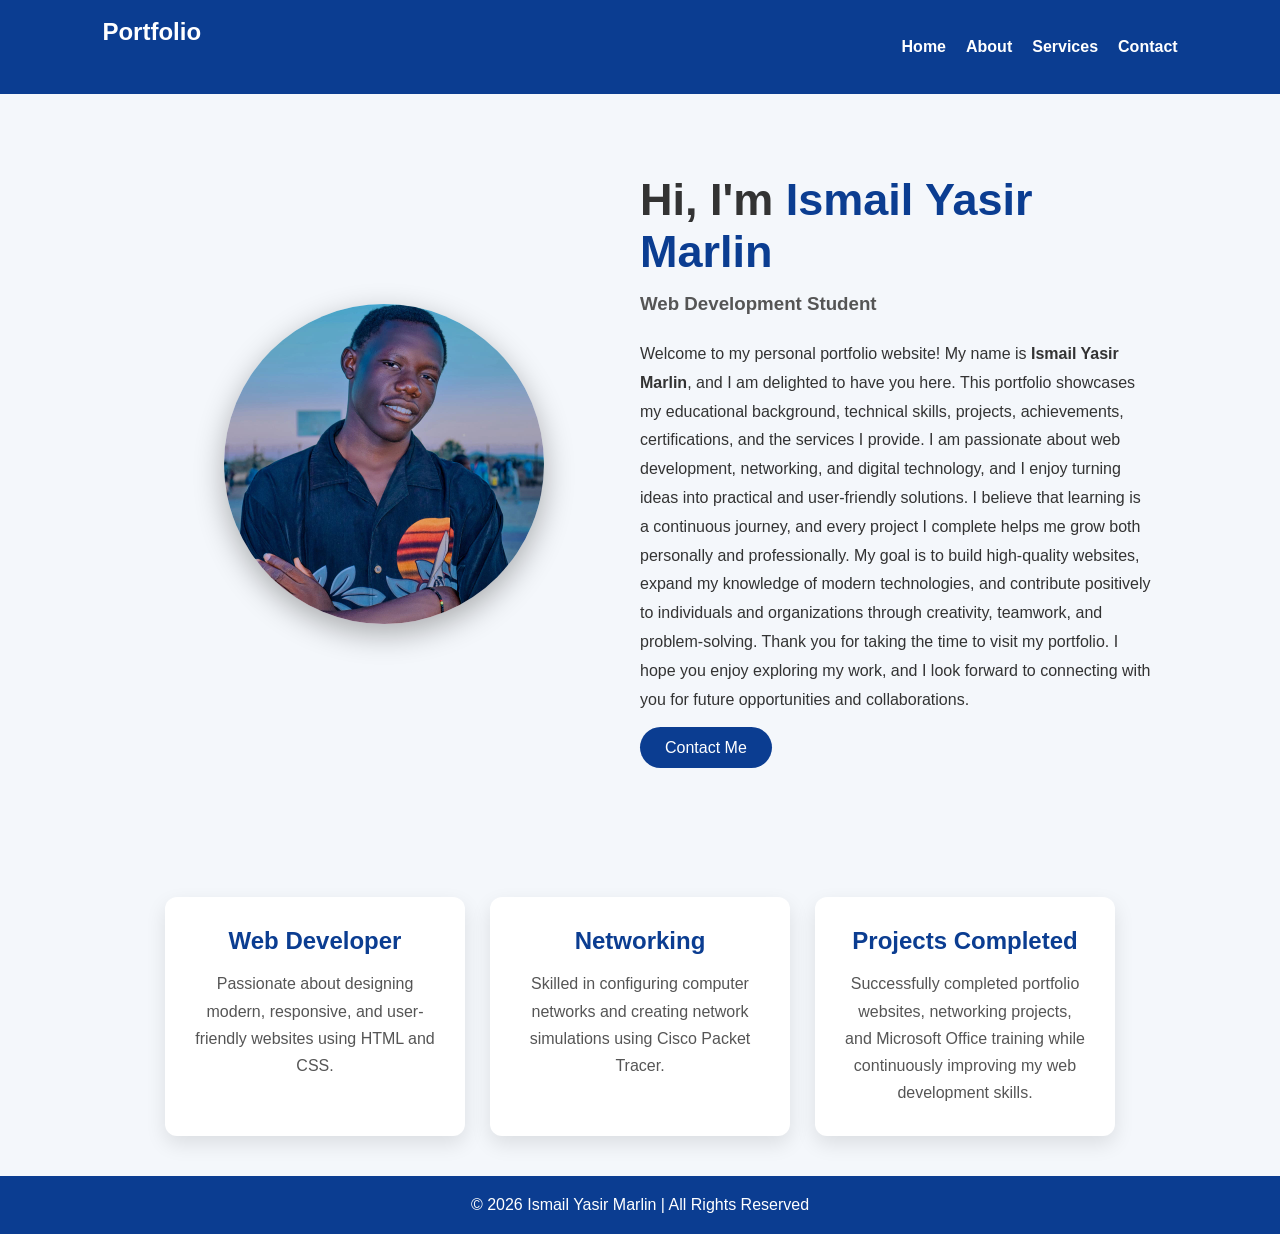
==== index.html @ 6679f30f "Add files via upload" ====
<!DOCTYPE html>
<html lang="en">
<head>
    <meta charset="UTF-8">
    <meta name="viewport" content="width=device-width, initial-scale=1.0">
    <title>Ismail Yasir Yasir | Portfolio</title>
    <link rel="stylesheet" href="style.css">
</head>
<body>
<!DOCTYPE html>
<html lang="en">
<head>
<meta charset="UTF-8">
<meta name="viewport" content="width=device-width, initial-scale=1.0">
<title>Ismail Yasir Marlin | Portfolio</title>
<link rel="stylesheet" href="style.css">
</head>

<body>

    <header>
    <nav>
        <h2 class="logo">Portfolio</h2>

        <ul>
            <li><a href="./indedx.html">Home</a></li>
            <li><a href="./about.html">About</a></li>
            <li><a href="./service.html">Services</a></li>
            <li><a href="./contact.html">Contact</a></li>
        </ul>

    </nav>
</header>

<!-- HOME -->
<div>
<section class="home" id="home">

<div class="home-image">
<img src="./ismail.jpeg" alt="Profile Image">
</div>

<div class="home-text">

<h1>Hi, I'm <span>Ismail Yasir Marlin</span></h1>

<h3>Web Development Student</h3>

<p>
<p class="welcome-note">
    Welcome to my personal portfolio website! My name is <strong>Ismail Yasir Marlin</strong>, and I am delighted to have you here. This portfolio showcases my educational background, technical skills, projects, achievements, certifications, and the services I provide. I am passionate about web development, networking, and digital technology, and I enjoy turning ideas into practical and user-friendly solutions. I believe that learning is a continuous journey, and every project I complete helps me grow both personally and professionally. My goal is to build high-quality websites, expand my knowledge of modern technologies, and contribute positively to individuals and organizations through creativity, teamwork, and problem-solving. Thank you for taking the time to visit my portfolio. I hope you enjoy exploring my work, and I look forward to connecting with you for future opportunities and collaborations.
</p>
</p>

<a href="./contact.html" class="btn">Contact Me</a>

</div>

</div>

<!-- HOME HIGHLIGHTS -->

<div class="home-cards">

    <div class="home-card">
        <h2>Web Developer</h2>
        <p>
            Passionate about designing modern, responsive, and user-friendly
            websites using HTML and CSS.
        </p>
    </div>

    <div class="home-card">
        <h2>Networking</h2>
        <p>
            Skilled in configuring computer networks and creating network
            simulations using Cisco Packet Tracer.
        </p>
    </div>

    <div class="home-card">
        <h2>Projects Completed</h2>
        <p>
            Successfully completed portfolio websites, networking projects,
            and Microsoft Office training while continuously improving my
            web development skills.
        </p>
    </div>

</div>

<footer>

<p>© 2026 Ismail Yasir Marlin | All Rights Reserved</p>

</footer>

</body>
</html>
---- style.css ----
*{
margin:0;
padding:0;
box-sizing:border-box;
font-family:Arial, Helvetica, sans-serif;
scroll-behavior:smooth;
}

body{
background:#f4f7fb;
color:#333;
}

header{
background:#0b3d91;
position:sticky;
top:0;
z-index:1000;
}

nav{
display:flex;
justify-content:space-between;
align-items:center;
padding:18px 8%;
}

.logo{
color:white;
}

nav ul{
display:flex;
list-style:none;
flex-wrap:wrap;
}

nav ul li{
margin-left:20px;
}

nav ul li a{
text-decoration:none;
color:white;
font-weight:bold;
transition:.3s;
}

.home{
display:flex;
justify-content:space-between;
align-items:center;
padding:80px 10%;
flex-wrap:wrap;
}

.home-text{
flex:1;
}

.home-text h1{
font-size:45px;
margin-bottom:15px;
}

/* HOME CARDS */

.home-cards{
    width:100%;
    display:flex;
    justify-content:center;
    gap:25px;
    flex-wrap:wrap;
    margin-top:60px;
}

.home-card{
    background:#fff;
    width:300px;
    padding:30px;
    border-radius:12px;
    text-align:center;
    box-shadow:0 8px 20px rgba(0,0,0,.1);
    transition:.4s;
}

.home-card:hover{
    transform:translateY(-10px);
    box-shadow:0 15px 30px rgba(0,0,0,.2);
}

.home-card h2{
    color:#0b3d91;
    margin-bottom:15px;
}

.home-card p{
    color:#555;
    line-height:1.7;
}

@media(max-width:900px){
    .home-cards{
        flex-direction:column;
        align-items:center;
    }

    .home-card{
        width:100%;
        max-width:350px;
    }
}

/* SERVICES */

.services-container{
    display:grid;
    grid-template-columns:repeat(auto-fit, minmax(280px,1fr));
    gap:25px;
    margin-top:40px;
}

.service-box{
    background:#fff;
    padding:30px;
    border-radius:12px;
    text-align:center;
    box-shadow:0 5px 15px rgba(0,0,0,.1);
    transition:0.4s ease;
}

.service-box:hover{
    transform:translateY(-10px);
    box-shadow:0 15px 30px rgba(0,0,0,.2);
}

.service-box h3{
    color:#0b3d91;
    margin-bottom:15px;
}

.service-box p{
    color:#555;
    line-height:1.8;
}

/* SERVICE BANNER */

.service-banner{
    position:relative;
    height:420px;
    margin-bottom:70px;
    overflow:hidden;
    border-radius:20px;
}

.service-banner img{
    width:100%;
    height:100%;
    object-fit:cover;
}

.banner-text{
    position:absolute;
    top:50%;
    left:50%;
    transform:translate(-50%,-50%);
    text-align:center;
    color:#fff;
    background:rgba(0,0,0,.55);
    padding:40px;
    border-radius:15px;
    width:80%;
}

.banner-text h1{
    font-size:45px;
    margin-bottom:20px;
}

.banner-text p{
    font-size:18px;
    line-height:1.8;
}

/* SERVICES */

.services-container{

display:grid;

grid-template-columns:repeat(auto-fit,minmax(280px,1fr));

gap:30px;

}

.service-box{

background:#fff;

border-radius:15px;

overflow:hidden;

box-shadow:0 10px 20px rgba(0,0,0,.15);

transition:.4s;

text-align:center;

}

.service-box:hover{

transform:translateY(-12px);

}

.service-box img{

width:100%;

height:220px;

border-radius: 10px;

object-fit:cover;

}

.service-box h3{

margin:20px 0 10px;

color:#0b3d91;

}

.service-box p{

padding:0 20px;

line-height:1.7;

color:#555;

}

.service-box span{

display:block;

font-size:24px;

font-weight:bold;

color:#28a745;

margin:20px 0;

}

.service-box a{

display:inline-block;

margin-bottom:25px;

padding:12px 30px;

background:#0b3d91;

color:#fff;

text-decoration:none;

border-radius:30px;

transition:.3s;

}

.service-box a:hover{

background:#062b67;

}

@media(max-width:768px){

.banner-text{

width:90%;

padding:20px;

}

.banner-text h1{

font-size:30px;

}

.banner-text p{

font-size:16px;

}

}

.home-text span{
color:#0b3d91;
}

.home-text h3{
margin-bottom:20px;
color:#555;
}

.home-text p{
line-height:1.8;
margin-bottom:25px;
}

.btn{
background:#0b3d91;
color:white;
padding:12px 25px;
text-decoration:none;
border-radius:30px;
}

.btn:hover{
background:#062a66;
}

.home-image{
flex:1;
text-align:center;
}

.home-image img{
width:100%;
height:100%;
max-width: 320px;
max-height: 320px;
border-radius:50%;
object-fit:cover;
gap: 0px;
box-shadow:0 10px 30px rgba(0,0,0,.3);
}

section{
padding:10px 50px;
}

h2{
text-align:center;
margin-bottom:30px;
color:#0b3d91;
}

.card-card{
background:white;
padding:30px;
border-radius:10px; 
}

.card{
background:rgb(127, 119, 119);
color: #fff;
padding:30px;
border-radius:10px;
}

ul li,
ol li{
margin:12px 0;
}

table{
width:100%;
border-collapse:collapse;
}

table th{
background:#0b3d91;
color:white;
padding:15px;
}

table td{
padding:15px;
border:1px solid #ddd;
}

.contact{
    display: flex;
    justify-content: center;
    align-items: center;
}

.contact-box{
display:flex;
justify-content:center;
}

form{
width:700px;
display:flex;
flex-direction:column;
}

input,
textarea{
padding:15px;
margin-bottom:20px;
border:1px solid #ccc;
border-radius:8px;
font-size:16px;
}

button{
padding:15px;
background:#0b3d91;
color:white;
font-size:18px;
border:none;
border-radius:8px;
cursor:pointer;
}

button:hover{
background:#062a66;
}

footer{
text-align:center;
background:#0b3d91;
color:white;
padding:20px;
margin-top:40px;
}

/* SERVICES */

.services-container{
    display:flex;
    justify-content:center;
    gap:30px;
    flex-wrap:wrap;
}

.service-box{
    background:#fff;
    width:320px;
    padding:30px;
    border-radius:12px;
    box-shadow:0 5px 15px rgba(0,0,0,.1);
    text-align:center;
    transition:.4s;
}

.service-box:hover{
    transform:translateY(-10px);
    box-shadow:0 10px 25px rgba(0,0,0,.2);
}

.service-box h3{
    color:#0b3d91;
    margin-bottom:15px;
}

.service-box p{
    line-height:1.8;
    color:#555;
}

.what-i-do{
    padding:80px 10%;
}

.what-i-do h2{
    text-align:center;
    margin-bottom:40px;
    color:#0b3d91;
}

.what-container{
    display:grid;
    grid-template-columns:repeat(auto-fit, minmax(280px,1fr));
    gap:25px;
}

.what-box{
    background:#fff;
    padding:30px;
    border-radius:15px;
    box-shadow:0 8px 20px rgba(0,0,0,.1);
    transition:0.4s;
}

.what-box:hover{
    transform:translateY(-10px);
    box-shadow:0 15px 30px rgba(0,0,0,.2);
}

.what-box h3{
    color:#0b3d91;
    margin-bottom:15px;
}

.what-box p{
    color:#555;
    line-height:1.8;
}

@media(max-width:900px){
    .services-container{
        flex-direction:column;
        align-items:center;
    }

    .service-box{
        width:100%;
        max-width:400px;
    }
}

@media(max-width:900px){

.home{
flex-direction:column-reverse;
text-align:center;
}

.home-text h1{
font-size:35px;
}

.home-image img{
width:250px;
height:250px;
margin-bottom:30px;
}

nav{
flex-direction:column;
}

nav ul{
justify-content:center;
margin-top:20px;
}

nav ul li{
margin:10px;
}

form{
width:100%;
}

table{
display:block;
overflow-x:auto;
}

}
---- style.css ----
*{
margin:0;
padding:0;
box-sizing:border-box;
font-family:Arial, Helvetica, sans-serif;
scroll-behavior:smooth;
}

body{
background:#f4f7fb;
color:#333;
}

header{
background:#0b3d91;
position:sticky;
top:0;
z-index:1000;
}

nav{
display:flex;
justify-content:space-between;
align-items:center;
padding:18px 8%;
}

.logo{
color:white;
}

nav ul{
display:flex;
list-style:none;
flex-wrap:wrap;
}

nav ul li{
margin-left:20px;
}

nav ul li a{
text-decoration:none;
color:white;
font-weight:bold;
transition:.3s;
}

.home{
display:flex;
justify-content:space-between;
align-items:center;
padding:80px 10%;
flex-wrap:wrap;
}

.home-text{
flex:1;
}

.home-text h1{
font-size:45px;
margin-bottom:15px;
}

/* HOME CARDS */

.home-cards{
    width:100%;
    display:flex;
    justify-content:center;
    gap:25px;
    flex-wrap:wrap;
    margin-top:60px;
}

.home-card{
    background:#fff;
    width:300px;
    padding:30px;
    border-radius:12px;
    text-align:center;
    box-shadow:0 8px 20px rgba(0,0,0,.1);
    transition:.4s;
}

.home-card:hover{
    transform:translateY(-10px);
    box-shadow:0 15px 30px rgba(0,0,0,.2);
}

.home-card h2{
    color:#0b3d91;
    margin-bottom:15px;
}

.home-card p{
    color:#555;
    line-height:1.7;
}

@media(max-width:900px){
    .home-cards{
        flex-direction:column;
        align-items:center;
    }

    .home-card{
        width:100%;
        max-width:350px;
    }
}

/* SERVICES */

.services-container{
    display:grid;
    grid-template-columns:repeat(auto-fit, minmax(280px,1fr));
    gap:25px;
    margin-top:40px;
}

.service-box{
    background:#fff;
    padding:30px;
    border-radius:12px;
    text-align:center;
    box-shadow:0 5px 15px rgba(0,0,0,.1);
    transition:0.4s ease;
}

.service-box:hover{
    transform:translateY(-10px);
    box-shadow:0 15px 30px rgba(0,0,0,.2);
}

.service-box h3{
    color:#0b3d91;
    margin-bottom:15px;
}

.service-box p{
    color:#555;
    line-height:1.8;
}

/* SERVICE BANNER */

.service-banner{
    position:relative;
    height:420px;
    margin-bottom:70px;
    overflow:hidden;
    border-radius:20px;
}

.service-banner img{
    width:100%;
    height:100%;
    object-fit:cover;
}

.banner-text{
    position:absolute;
    top:50%;
    left:50%;
    transform:translate(-50%,-50%);
    text-align:center;
    color:#fff;
    background:rgba(0,0,0,.55);
    padding:40px;
    border-radius:15px;
    width:80%;
}

.banner-text h1{
    font-size:45px;
    margin-bottom:20px;
}

.banner-text p{
    font-size:18px;
    line-height:1.8;
}

/* SERVICES */

.services-container{

display:grid;

grid-template-columns:repeat(auto-fit,minmax(280px,1fr));

gap:30px;

}

.service-box{

background:#fff;

border-radius:15px;

overflow:hidden;

box-shadow:0 10px 20px rgba(0,0,0,.15);

transition:.4s;

text-align:center;

}

.service-box:hover{

transform:translateY(-12px);

}

.service-box img{

width:100%;

height:220px;

border-radius: 10px;

object-fit:cover;

}

.service-box h3{

margin:20px 0 10px;

color:#0b3d91;

}

.service-box p{

padding:0 20px;

line-height:1.7;

color:#555;

}

.service-box span{

display:block;

font-size:24px;

font-weight:bold;

color:#28a745;

margin:20px 0;

}

.service-box a{

display:inline-block;

margin-bottom:25px;

padding:12px 30px;

background:#0b3d91;

color:#fff;

text-decoration:none;

border-radius:30px;

transition:.3s;

}

.service-box a:hover{

background:#062b67;

}

@media(max-width:768px){

.banner-text{

width:90%;

padding:20px;

}

.banner-text h1{

font-size:30px;

}

.banner-text p{

font-size:16px;

}

}

.home-text span{
color:#0b3d91;
}

.home-text h3{
margin-bottom:20px;
color:#555;
}

.home-text p{
line-height:1.8;
margin-bottom:25px;
}

.btn{
background:#0b3d91;
color:white;
padding:12px 25px;
text-decoration:none;
border-radius:30px;
}

.btn:hover{
background:#062a66;
}

.home-image{
flex:1;
text-align:center;
}

.home-image img{
width:100%;
height:100%;
max-width: 320px;
max-height: 320px;
border-radius:50%;
object-fit:cover;
gap: 0px;
box-shadow:0 10px 30px rgba(0,0,0,.3);
}

section{
padding:10px 50px;
}

h2{
text-align:center;
margin-bottom:30px;
color:#0b3d91;
}

.card-card{
background:white;
padding:30px;
border-radius:10px; 
}

.card{
background:rgb(127, 119, 119);
color: #fff;
padding:30px;
border-radius:10px;
}

ul li,
ol li{
margin:12px 0;
}

table{
width:100%;
border-collapse:collapse;
}

table th{
background:#0b3d91;
color:white;
padding:15px;
}

table td{
padding:15px;
border:1px solid #ddd;
}

.contact{
    display: flex;
    justify-content: center;
    align-items: center;
}

.contact-box{
display:flex;
justify-content:center;
}

form{
width:700px;
display:flex;
flex-direction:column;
}

input,
textarea{
padding:15px;
margin-bottom:20px;
border:1px solid #ccc;
border-radius:8px;
font-size:16px;
}

button{
padding:15px;
background:#0b3d91;
color:white;
font-size:18px;
border:none;
border-radius:8px;
cursor:pointer;
}

button:hover{
background:#062a66;
}

footer{
text-align:center;
background:#0b3d91;
color:white;
padding:20px;
margin-top:40px;
}

/* SERVICES */

.services-container{
    display:flex;
    justify-content:center;
    gap:30px;
    flex-wrap:wrap;
}

.service-box{
    background:#fff;
    width:320px;
    padding:30px;
    border-radius:12px;
    box-shadow:0 5px 15px rgba(0,0,0,.1);
    text-align:center;
    transition:.4s;
}

.service-box:hover{
    transform:translateY(-10px);
    box-shadow:0 10px 25px rgba(0,0,0,.2);
}

.service-box h3{
    color:#0b3d91;
    margin-bottom:15px;
}

.service-box p{
    line-height:1.8;
    color:#555;
}

.what-i-do{
    padding:80px 10%;
}

.what-i-do h2{
    text-align:center;
    margin-bottom:40px;
    color:#0b3d91;
}

.what-container{
    display:grid;
    grid-template-columns:repeat(auto-fit, minmax(280px,1fr));
    gap:25px;
}

.what-box{
    background:#fff;
    padding:30px;
    border-radius:15px;
    box-shadow:0 8px 20px rgba(0,0,0,.1);
    transition:0.4s;
}

.what-box:hover{
    transform:translateY(-10px);
    box-shadow:0 15px 30px rgba(0,0,0,.2);
}

.what-box h3{
    color:#0b3d91;
    margin-bottom:15px;
}

.what-box p{
    color:#555;
    line-height:1.8;
}

@media(max-width:900px){
    .services-container{
        flex-direction:column;
        align-items:center;
    }

    .service-box{
        width:100%;
        max-width:400px;
    }
}

@media(max-width:900px){

.home{
flex-direction:column-reverse;
text-align:center;
}

.home-text h1{
font-size:35px;
}

.home-image img{
width:250px;
height:250px;
margin-bottom:30px;
}

nav{
flex-direction:column;
}

nav ul{
justify-content:center;
margin-top:20px;
}

nav ul li{
margin:10px;
}

form{
width:100%;
}

table{
display:block;
overflow-x:auto;
}

}
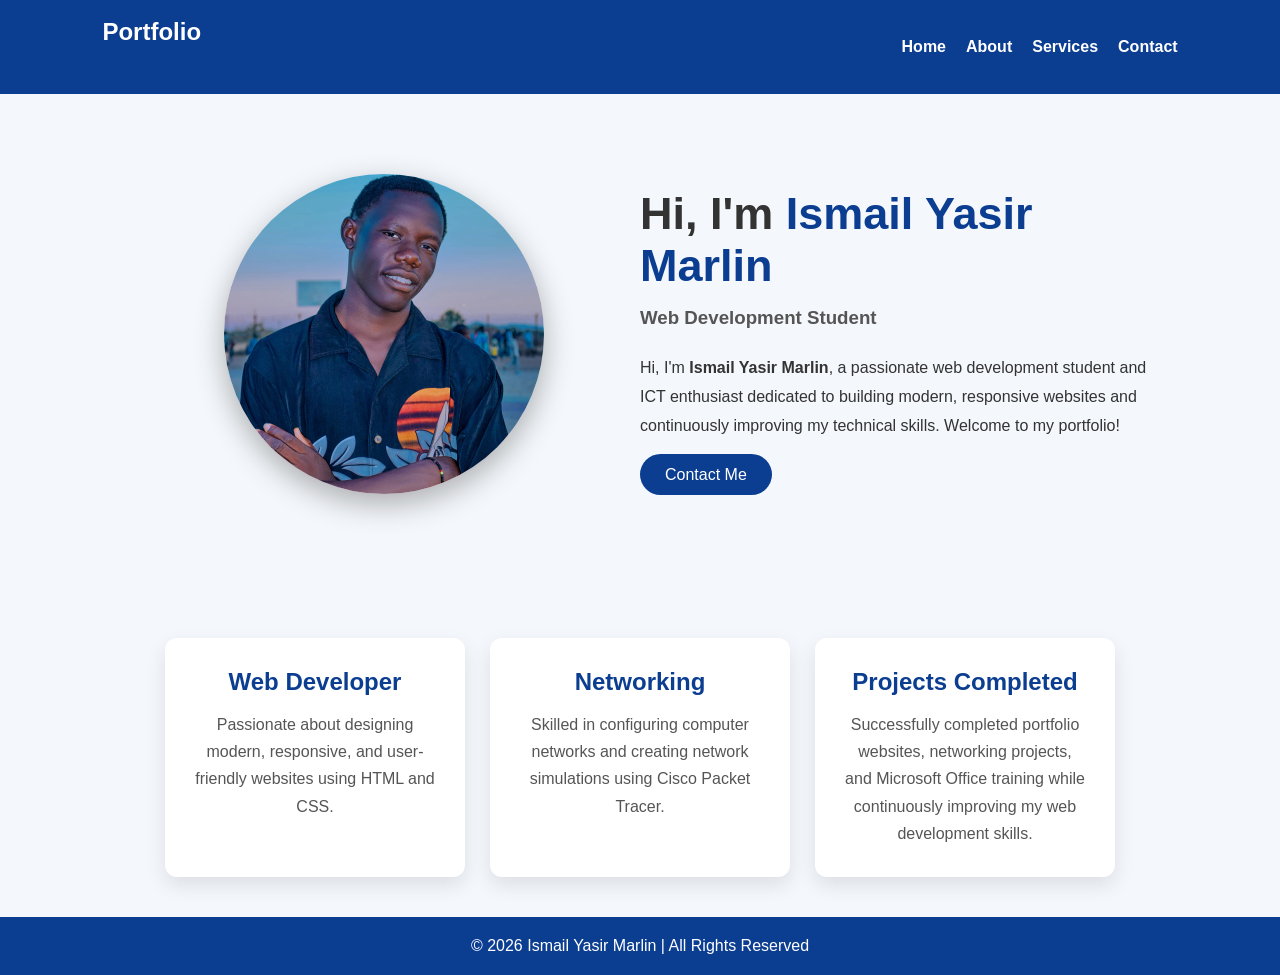
==== commit fbdfc0fe: "Update index.html" ====
--- a/index.html
+++ b/index.html
@@ -48,7 +48,7 @@
 
 <p>
 <p class="welcome-note">
-    Welcome to my personal portfolio website! My name is <strong>Ismail Yasir Marlin</strong>, and I am delighted to have you here. This portfolio showcases my educational background, technical skills, projects, achievements, certifications, and the services I provide. I am passionate about web development, networking, and digital technology, and I enjoy turning ideas into practical and user-friendly solutions. I believe that learning is a continuous journey, and every project I complete helps me grow both personally and professionally. My goal is to build high-quality websites, expand my knowledge of modern technologies, and contribute positively to individuals and organizations through creativity, teamwork, and problem-solving. Thank you for taking the time to visit my portfolio. I hope you enjoy exploring my work, and I look forward to connecting with you for future opportunities and collaborations.
+    Hi, I'm <strong>Ismail Yasir Marlin</strong>, a passionate web development student and ICT enthusiast dedicated to building modern, responsive websites and continuously improving my technical skills. Welcome to my portfolio!
 </p>
 </p>
 
@@ -96,4 +96,4 @@
 </footer>
 
 </body>
-</html>+</html>
--- a/style.css
+++ b/style.css
@@ -401,6 +401,7 @@
     display: flex;
     justify-content: center;
     align-items: center;
+    margin-bottom: 200px;
 }
 
 .contact-box{
@@ -569,4 +570,4 @@
 overflow-x:auto;
 }
 
-}+}
--- a/style.css
+++ b/style.css
@@ -401,6 +401,7 @@
     display: flex;
     justify-content: center;
     align-items: center;
+    margin-bottom: 200px;
 }
 
 .contact-box{
@@ -569,4 +570,4 @@
 overflow-x:auto;
 }
 
-}+}
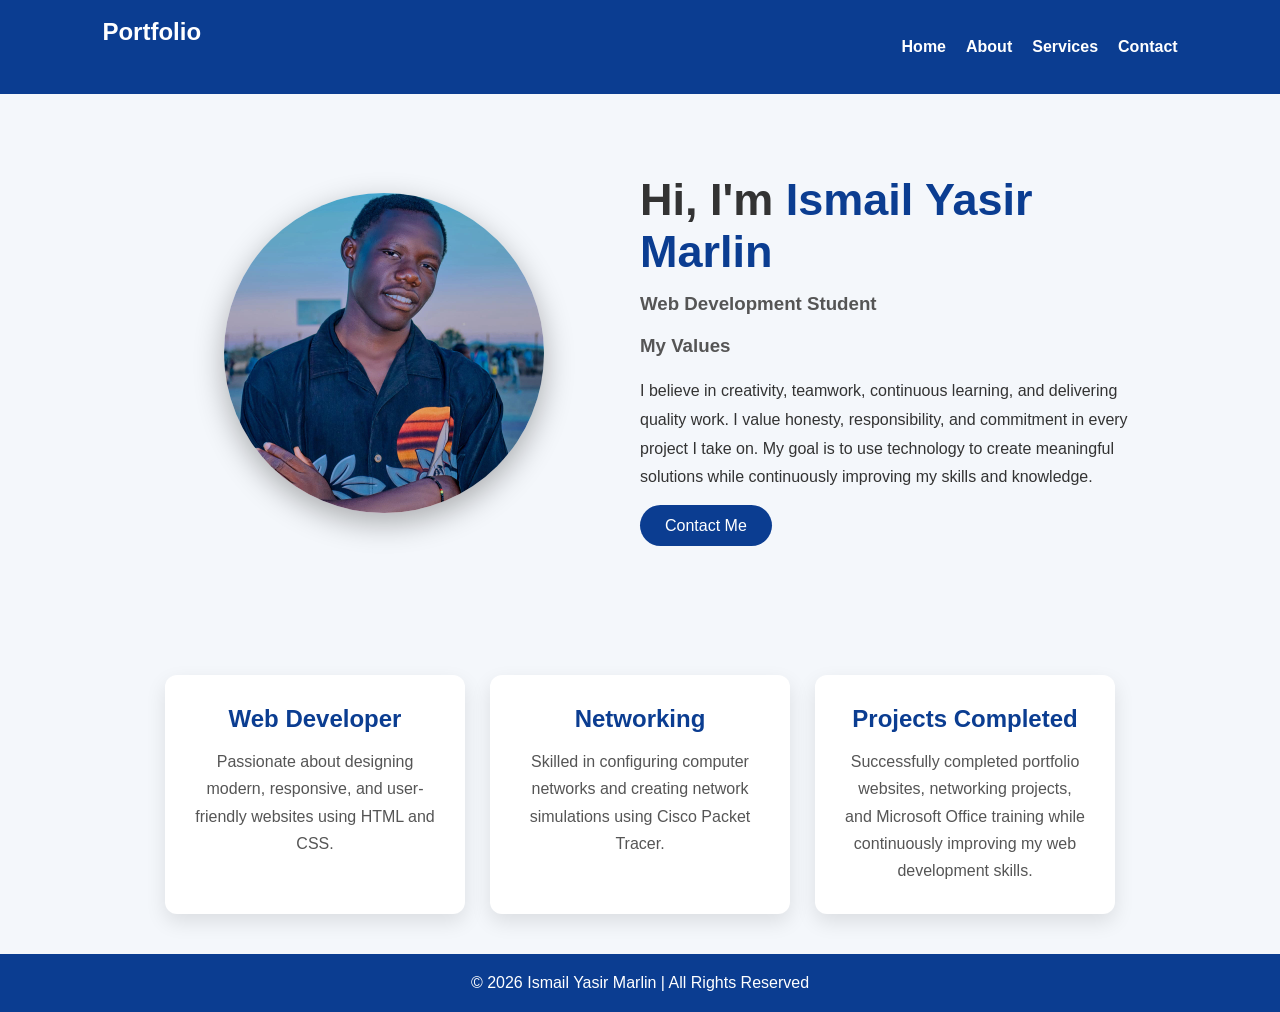
==== commit bf87c771: "Update index.html" ====
--- a/index.html
+++ b/index.html
@@ -46,11 +46,18 @@
 
 <h3>Web Development Student</h3>
 
-<p>
-<p class="welcome-note">
-    Hi, I'm <strong>Ismail Yasir Marlin</strong>, a passionate web development student and ICT enthusiast dedicated to building modern, responsive websites and continuously improving my technical skills. Welcome to my portfolio!
-</p>
-</p>
+<div class="values-note">
+
+    <h3>My Values</h3>
+
+    <p>
+        I believe in creativity, teamwork, continuous learning, and delivering
+        quality work. I value honesty, responsibility, and commitment in every
+        project I take on. My goal is to use technology to create meaningful
+        solutions while continuously improving my skills and knowledge.
+    </p>
+
+</div>
 
 <a href="./contact.html" class="btn">Contact Me</a>
 
--- a/style.css
+++ b/style.css
@@ -118,6 +118,7 @@
     grid-template-columns:repeat(auto-fit, minmax(280px,1fr));
     gap:25px;
     margin-top:40px;
+    gap: 30px;
 }
 
 .service-box{
--- a/style.css
+++ b/style.css
@@ -118,6 +118,7 @@
     grid-template-columns:repeat(auto-fit, minmax(280px,1fr));
     gap:25px;
     margin-top:40px;
+    gap: 30px;
 }
 
 .service-box{
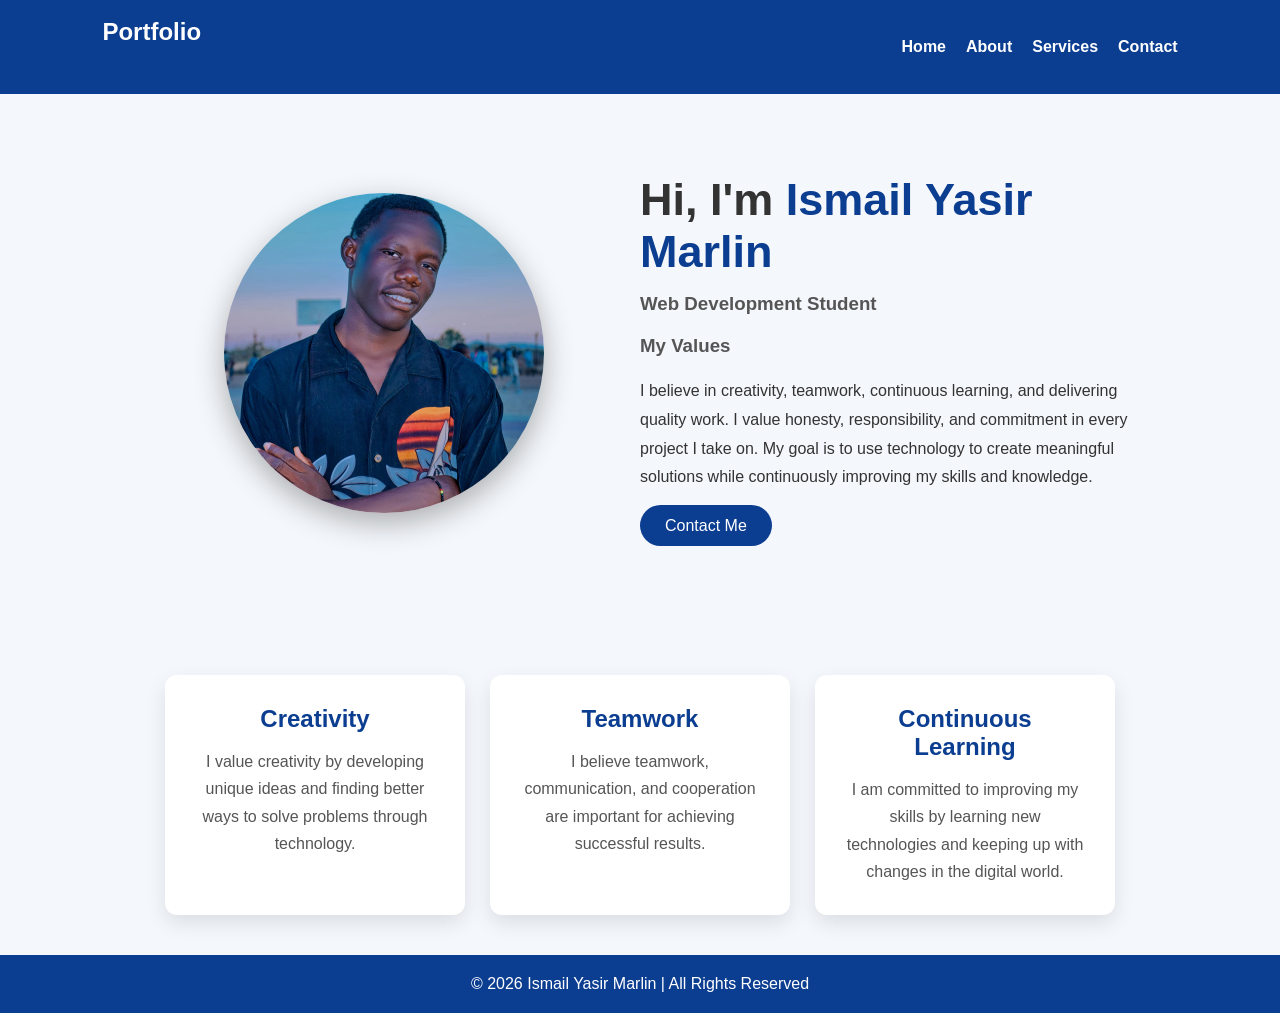
==== commit 7b9b0c0d: "Update index.html" ====
--- a/index.html
+++ b/index.html
@@ -67,30 +67,33 @@
 
 <!-- HOME HIGHLIGHTS -->
 
+<!-- MY VALUES -->
+
 <div class="home-cards">
 
     <div class="home-card">
-        <h2>Web Developer</h2>
+        <h2>Creativity</h2>
         <p>
-            Passionate about designing modern, responsive, and user-friendly
-            websites using HTML and CSS.
+            I value creativity by developing unique ideas and finding better
+            ways to solve problems through technology.
         </p>
     </div>
 
+
     <div class="home-card">
-        <h2>Networking</h2>
+        <h2>Teamwork</h2>
         <p>
-            Skilled in configuring computer networks and creating network
-            simulations using Cisco Packet Tracer.
+            I believe teamwork, communication, and cooperation are important
+            for achieving successful results.
         </p>
     </div>
 
+
     <div class="home-card">
-        <h2>Projects Completed</h2>
+        <h2>Continuous Learning</h2>
         <p>
-            Successfully completed portfolio websites, networking projects,
-            and Microsoft Office training while continuously improving my
-            web development skills.
+            I am committed to improving my skills by learning new technologies
+            and keeping up with changes in the digital world.
         </p>
     </div>
 
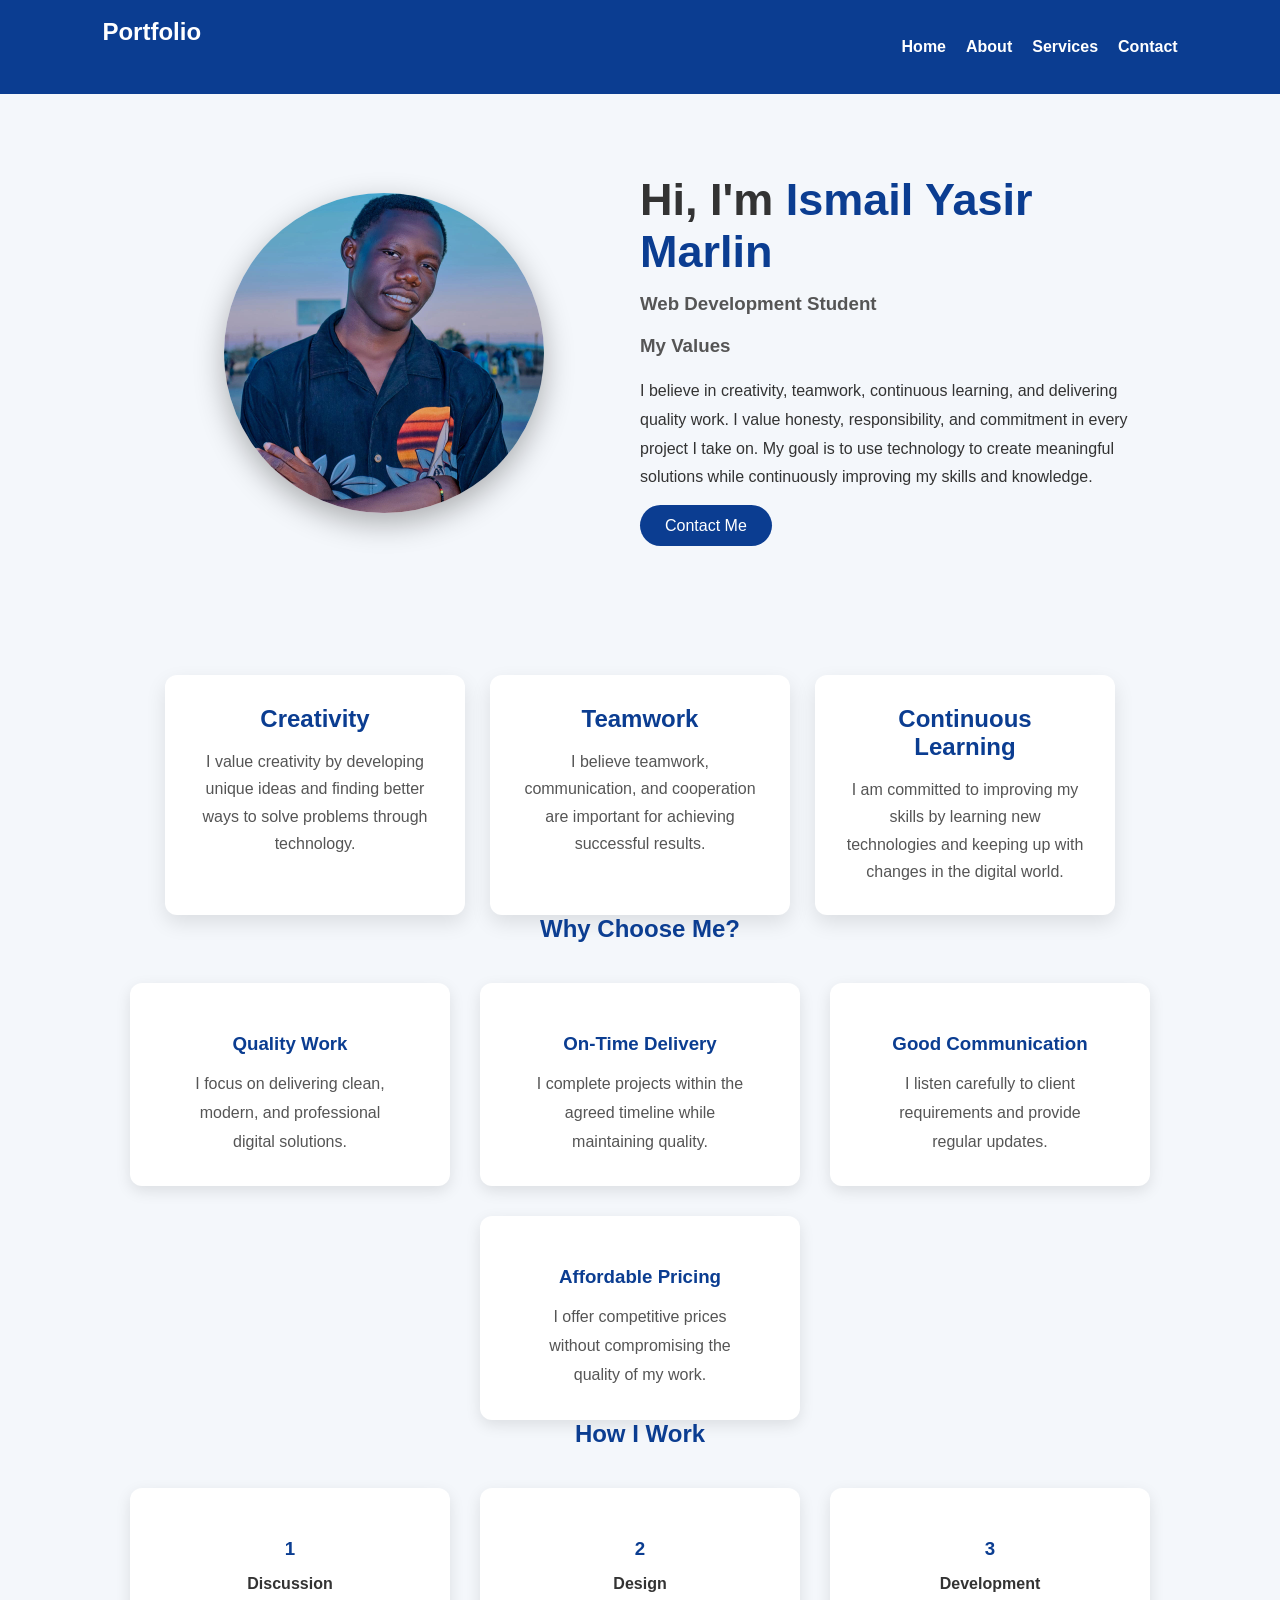
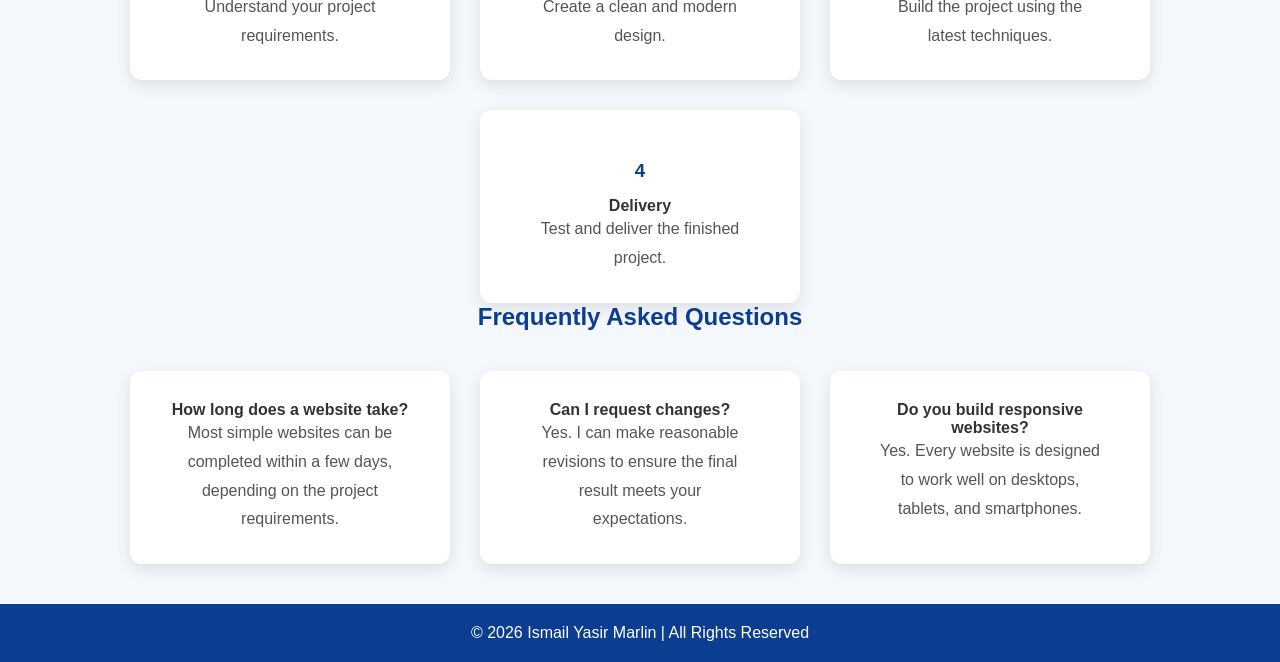
==== commit 0b5ff30a: "Clean up index.html by removing duplicates Removed duplicate HTML structure and fixed minor errors." ====
--- a/index.html
+++ b/index.html
@@ -99,6 +99,84 @@
 
 </div>
 
+    <h2>Why Choose Me?</h2>
+
+     <div class="services-container">
+
+<div class="service-box">
+<h3>Quality Work</h3>
+<p>I focus on delivering clean, modern, and professional digital solutions.</p>
+</div>
+
+<div class="service-box">
+<h3>On-Time Delivery</h3>
+<p>I complete projects within the agreed timeline while maintaining quality.</p>
+</div>
+
+<div class="service-box">
+<h3>Good Communication</h3>
+<p>I listen carefully to client requirements and provide regular updates.</p>
+</div>
+
+<div class="service-box">
+<h3>Affordable Pricing</h3>
+<p>I offer competitive prices without compromising the quality of my work.</p>
+</div>
+
+</div>
+
+    <h2>How I Work</h2>
+
+<div class="services-container">
+
+<div class="service-box">
+<h3>1</h3>
+<h4>Discussion</h4>
+<p>Understand your project requirements.</p>
+</div>
+
+<div class="service-box">
+<h3>2</h3>
+<h4>Design</h4>
+<p>Create a clean and modern design.</p>
+</div>
+
+<div class="service-box">
+<h3>3</h3>
+<h4>Development</h4>
+<p>Build the project using the latest techniques.</p>
+</div>
+
+<div class="service-box">
+<h3>4</h3>
+<h4>Delivery</h4>
+<p>Test and deliver the finished project.</p>
+</div>
+
+</div>
+
+    <h2>Frequently Asked Questions</h2>
+
+    <div class="services-container">
+<div class="service-box">
+
+<h4>How long does a website take?</h4>
+<p>Most simple websites can be completed within a few days, depending on the project requirements.</p>
+    </div>
+
+    <div class="service-box">
+<h4>Can I request changes?</h4>
+<p>Yes. I can make reasonable revisions to ensure the final result meets your expectations.</p>
+        </div>
+
+        <div class="service-box">
+<h4>Do you build responsive websites?</h4>
+<p>Yes. Every website is designed to work well on desktops, tablets, and smartphones.</p>
+</div>
+            
+</div>
+
+
 <footer>
 
 <p>© 2026 Ismail Yasir Marlin | All Rights Reserved</p>
--- a/style.css
+++ b/style.css
@@ -47,6 +47,7 @@
 }
 
 .home{
+background color: skyblue;
 display:flex;
 justify-content:space-between;
 align-items:center;
--- a/style.css
+++ b/style.css
@@ -47,6 +47,7 @@
 }
 
 .home{
+background color: skyblue;
 display:flex;
 justify-content:space-between;
 align-items:center;
